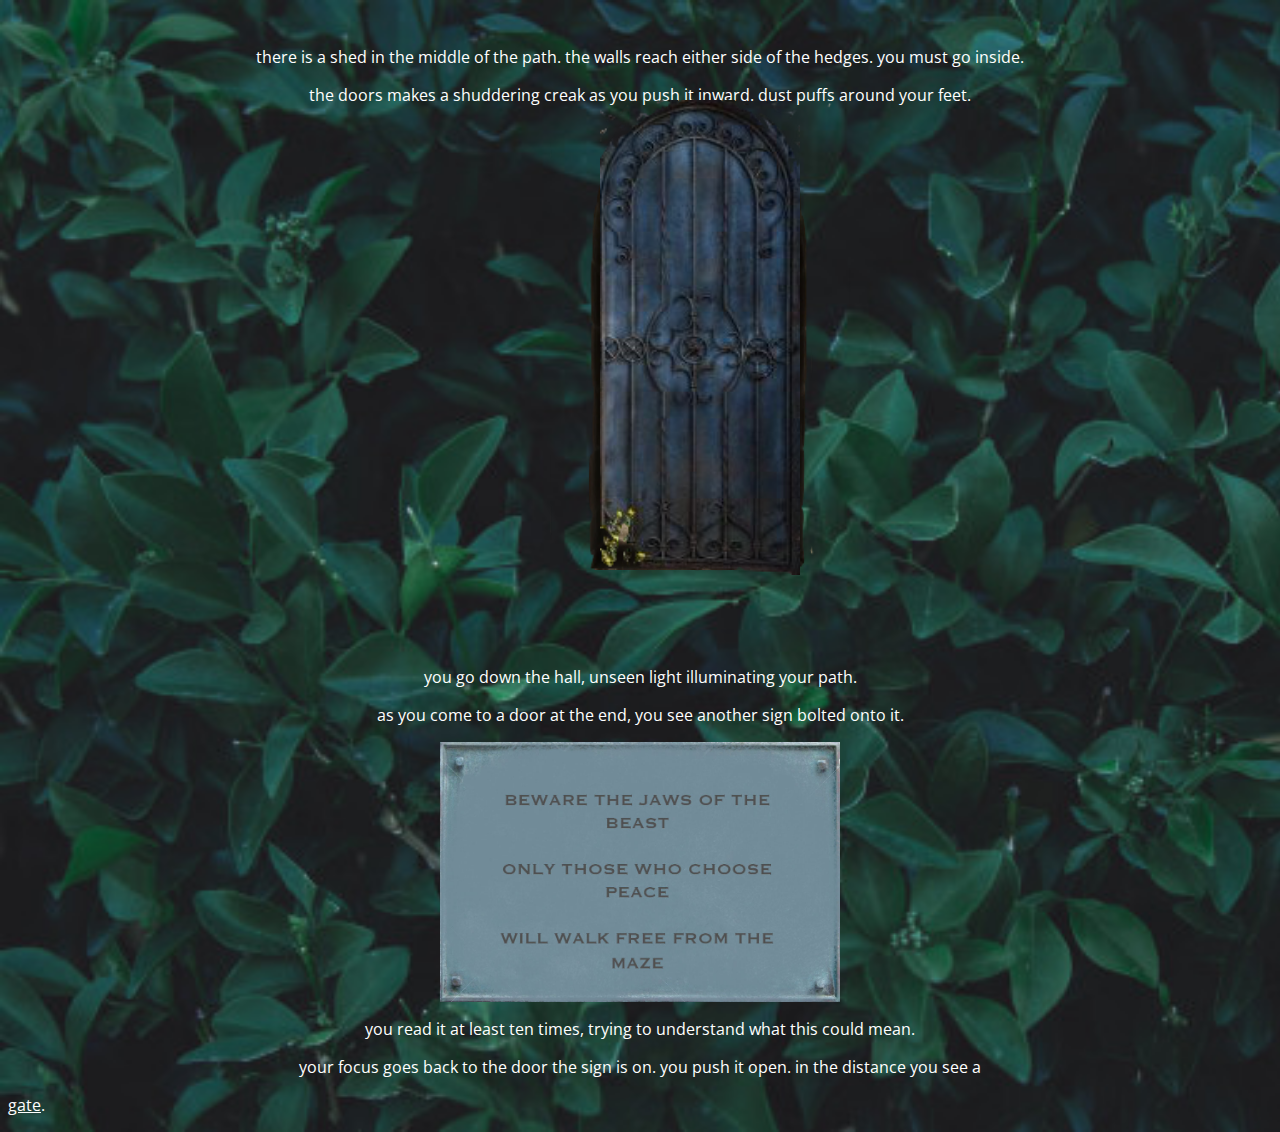
==== right1.html @ 4276085e "add files via upload" ====
<html>
  <head>
    <link class="link" rel="stylesheet" href="styles.css">
    <link href="https://fonts.googleapis.com/css2?family=Open+Sans+Condensed:wght@700&display=swap"
    rel="stylesheet">
    <title>the maze</title>
  </head>
  <body>
  <center>
    <br>
    <p>there is a shed in the middle of the path. the walls reach either side of the hedges.
      you must go inside.</p>
    <p>the doors makes a shuddering creak as you push it inward. dust puffs around your feet.</p>
    <img id="arch" src="arch.png" alt="arch hallway" width="300px" height="470px">
    <img id="shed" src="sheddoor.png" alt="iron wraught door" width="200px">
    <br>
    <br>
    <br>
    <br>
    <br>
    <br>
    <br>
    <br>
    <br>
    <br>
    <br>
    <br>
    <br>
    <br>
    <br>
    <br>
    <br>
    <br>
    <br>
    <br>
    <br>
    <br>
    <br>
    <br>
    <p>you go down the hall, unseen light illuminating your path.</p>
    <p>as you come to a door at the end, you see another sign bolted onto it.</p>
    <img src="sign1.jpg" alt="sign with poem" width="400px">
    <p>you read it at least ten times, trying to understand what this could mean.</p>
    <p>your focus goes back to the door the sign is on. you push it open. in the distance you see a</p>
  </center>
    <p><a href="gate.html">gate</a>.</p>
  </body>
</html>
---- styles.css ----
body{
  color: white;
  background-color: #053305;
  font-family: 'Open Sans Condensed', sans-serif;
  background-image: url("hedge.jpg");
  background-repeat: no-repeat;
  background-size:cover;
}

a{
  color: white;
}

#arch{
  position: absolute;
  top: 100px;
  left: 550px;
}

#shed{
  position: absolute;
  top: 100px;
  left: 600px
}

#shed:hover{
  opacity: 0.0;
}
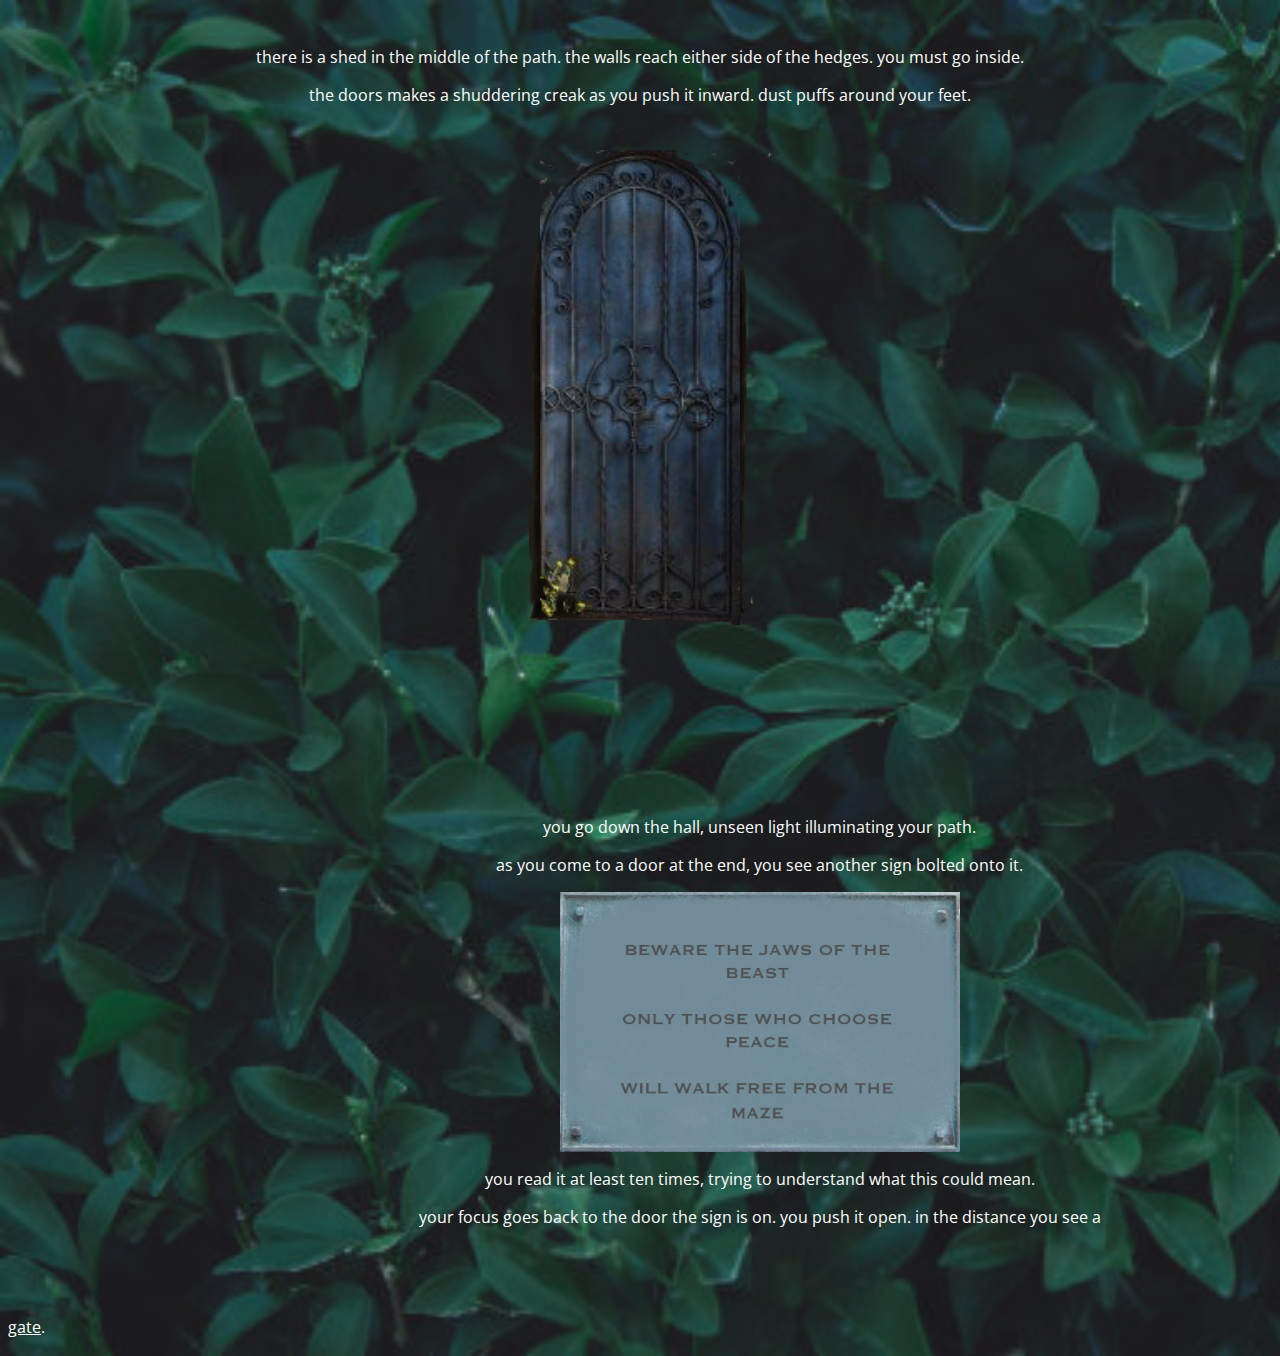
==== commit 78124eff: "Add files via upload" ====
--- a/right1.html
+++ b/right1.html
@@ -13,36 +13,16 @@
     <p>the doors makes a shuddering creak as you push it inward. dust puffs around your feet.</p>
     <img id="arch" src="arch.png" alt="arch hallway" width="300px" height="470px">
     <img id="shed" src="sheddoor.png" alt="iron wraught door" width="200px">
-    <br>
-    <br>
-    <br>
-    <br>
-    <br>
-    <br>
-    <br>
-    <br>
-    <br>
-    <br>
-    <br>
-    <br>
-    <br>
-    <br>
-    <br>
-    <br>
-    <br>
-    <br>
-    <br>
-    <br>
-    <br>
-    <br>
-    <br>
-    <br>
+    <div id="hall">
     <p>you go down the hall, unseen light illuminating your path.</p>
     <p>as you come to a door at the end, you see another sign bolted onto it.</p>
     <img src="sign1.jpg" alt="sign with poem" width="400px">
     <p>you read it at least ten times, trying to understand what this could mean.</p>
     <p>your focus goes back to the door the sign is on. you push it open. in the distance you see a</p>
-  </center>
+  </div>
+</center>
+  <div id="gate">
     <p><a href="gate.html">gate</a>.</p>
+  </div>
   </body>
 </html>
--- a/styles.css
+++ b/styles.css
@@ -5,6 +5,8 @@
   background-image: url("hedge.jpg");
   background-repeat: no-repeat;
   background-size:cover;
+  height: 1340;
+
 }
 
 a{
@@ -13,16 +15,28 @@
 
 #arch{
   position: absolute;
-  top: 100px;
-  left: 550px;
+  top: 150px;
+  left: calc(50vw - 150px);
+  z-index: -1;
 }
 
 #shed{
   position: absolute;
-  top: 100px;
-  left: 600px
+  top: 150px;
+  left: calc(50vw - 100px);
 }
 
 #shed:hover{
   opacity: 0.0;
 }
+
+#hall{
+  position: absolute;
+  top: 800px;
+  left: calc(50vw - 221.25px);
+}
+
+#gate{
+  position: absolute;
+  top:1300px;
+}
